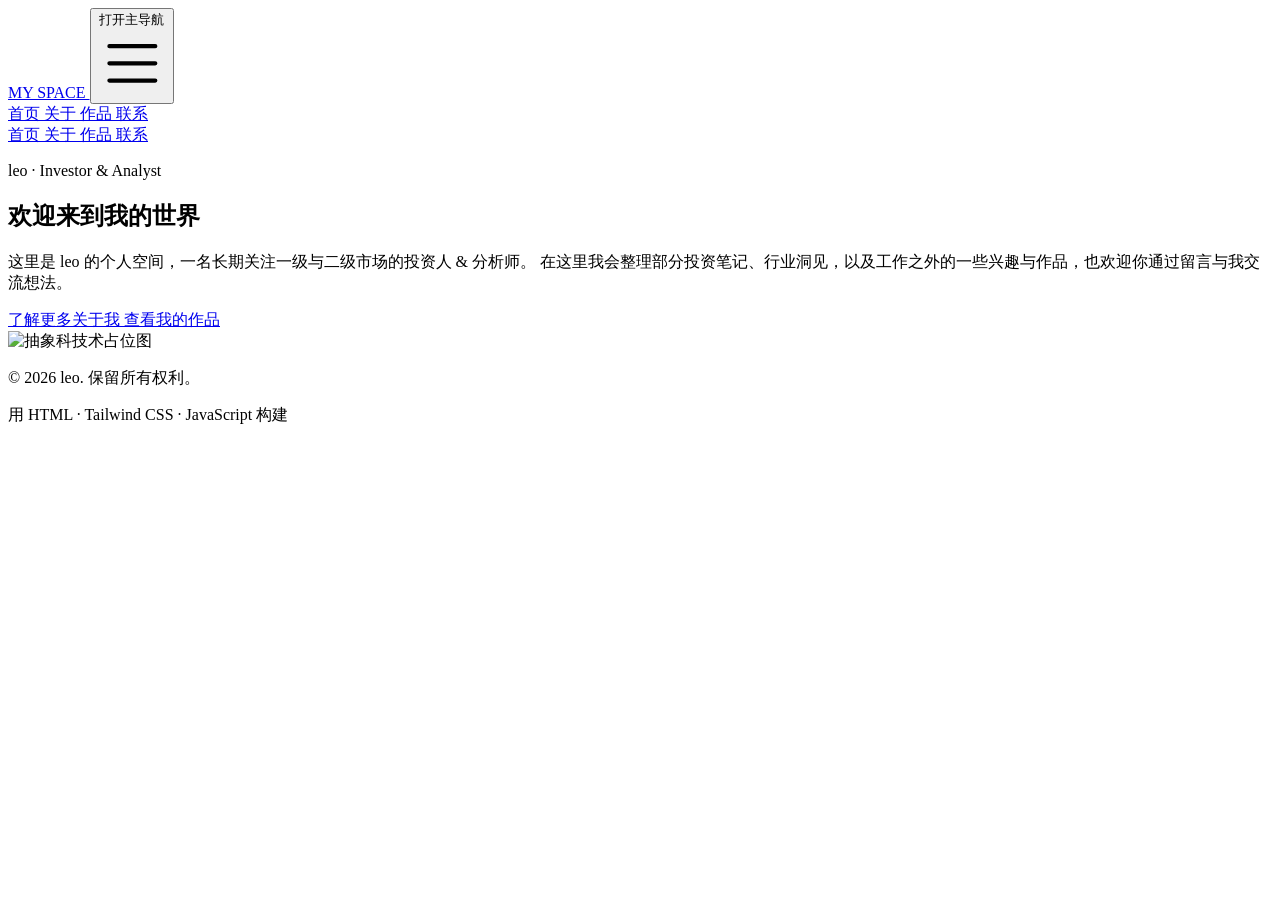
==== index.html @ 3cb662e4 "Initial personal site" ====
<!DOCTYPE html>
<html lang="zh-CN">
<head>
  <meta charset="UTF-8" />
  <meta name="viewport" content="width=device-width, initial-scale=1.0" />
  <title>leo | 投资人 & 分析师个人主页</title>
  <meta
    name="description"
    content="leo，投资人 & 分析师，重点关注 AI 与 Web3 相关方向。分享投资观察、行业洞见与个人思考，展示部分研究框架与工作之外的灵感作品。"
  />
  <link
    rel="stylesheet"
    href="https://cdn.jsdelivr.net/npm/tailwindcss@3.4.1/dist/tailwind.min.css"
  />
  <link rel="stylesheet" href="./style.css" />
</head>
<body class="bg-slate-950 text-slate-100 min-h-screen flex flex-col font-sans">
  <!-- Header / Nav -->
  <header class="sticky top-0 z-40 border-b border-slate-800 bg-slate-950/80 backdrop-blur">
    <nav class="mx-auto flex max-w-5xl items-center justify-between px-4 py-3 md:px-6">
      <a href="index.html" class="flex items-center gap-2">
        <span
          class="bg-gradient-to-r from-sky-500 via-indigo-500 to-purple-500 bg-clip-text text-lg font-semibold tracking-tight text-transparent"
        >
          MY SPACE
        </span>
      </a>
      <button
        id="nav-toggle"
        class="inline-flex items-center justify-center rounded-md p-2 text-slate-300 hover:bg-slate-800 hover:text-white focus:outline-none focus:ring-2 focus:ring-sky-500 md:hidden"
        aria-label="打开主导航"
      >
        <span class="sr-only">打开主导航</span>
        <svg class="h-6 w-6" fill="none" stroke="currentColor" viewBox="0 0 24 24">
          <path stroke-linecap="round" stroke-linejoin="round" stroke-width="1.5" d="M4 6h16M4 12h16M4 18h16" />
        </svg>
      </button>
      <div id="nav-menu" class="hidden flex-col gap-2 md:flex md:flex-row md:items-center md:gap-6">
        <a
          href="index.html"
          class="text-sm font-medium text-sky-400"
          aria-current="page"
        >
          首页
        </a>
        <a href="about.html" class="text-sm font-medium text-slate-300 hover:text-white">
          关于
        </a>
        <a href="works.html" class="text-sm font-medium text-slate-300 hover:text-white">
          作品
        </a>
        <a href="contact.html" class="text-sm font-medium text-slate-300 hover:text-white">
          联系
        </a>
      </div>
    </nav>
    <!-- mobile dropdown -->
    <div id="nav-menu-mobile" class="hidden border-t border-slate-800 bg-slate-950 md:hidden">
      <div class="mx-auto flex max-w-5xl flex-col px-4 py-2 space-y-1">
        <a
          href="index.html"
          class="block rounded-md px-2 py-2 text-sm font-medium text-sky-400"
          aria-current="page"
        >
          首页
        </a>
        <a href="about.html" class="block rounded-md px-2 py-2 text-sm font-medium text-slate-200 hover:bg-slate-900">
          关于
        </a>
        <a href="works.html" class="block rounded-md px-2 py-2 text-sm font-medium text-slate-200 hover:bg-slate-900">
          作品
        </a>
        <a href="contact.html" class="block rounded-md px-2 py-2 text-sm font-medium text-slate-200 hover:bg-slate-900">
          联系
        </a>
      </div>
    </div>
  </header>

  <!-- Main -->
  <main class="flex-1">
    <section class="mx-auto flex max-w-5xl flex-col items-center gap-10 px-4 py-12 md:flex-row md:py-20 md:px-6">
      <!-- Text -->
      <div class="w-full md:w-1/2 space-y-6 fade-in-up">
        <p class="text-xs font-semibold uppercase tracking-[0.2em] text-sky-400">
          leo · Investor & Analyst
        </p>
        <h1 class="text-3xl font-bold tracking-tight sm:text-4xl lg:text-5xl">
          欢迎来到我的世界
        </h1>
        <p class="text-sm leading-relaxed text-slate-300 sm:text-base">
          这里是 leo 的个人空间，一名长期关注一级与二级市场的投资人 & 分析师。
          在这里我会整理部分投资笔记、行业洞见，以及工作之外的一些兴趣与作品，也欢迎你通过留言与我交流想法。
        </p>
        <div class="flex flex-wrap gap-3">
          <a
            href="about.html"
            class="inline-flex items-center rounded-full bg-gradient-to-r from-sky-500 via-indigo-500 to-purple-500 px-5 py-2 text-sm font-medium text-white shadow-lg shadow-sky-500/20 transition duration-300 hover:-translate-y-0.5 hover:shadow-xl"
          >
            了解更多关于我
          </a>
          <a
            href="works.html"
            class="inline-flex items-center rounded-full border border-slate-700 px-5 py-2 text-sm font-medium text-slate-200 transition duration-300 hover:border-sky-500 hover:text-white"
          >
            查看我的作品
          </a>
        </div>
      </div>

      <!-- Hero Image -->
      <div class="w-full md:w-1/2">
        <div
          class="relative overflow-hidden rounded-3xl border border-slate-800 bg-gradient-to-br from-slate-900 via-slate-950 to-slate-900 p-1 shadow-2xl"
        >
          <div class="relative overflow-hidden rounded-3xl bg-slate-950/80">
            <img
              src="https://images.pexels.com/photos/2387793/pexels-photo-2387793.jpeg?auto=compress&cs=tinysrgb&w=1200"
              alt="抽象科技术占位图"
              class="h-full w-full max-h-80 object-cover object-center transition duration-500 hover:scale-105"
            />
            <div class="pointer-events-none absolute inset-0 bg-gradient-to-tr from-sky-500/10 via-transparent to-purple-500/20"></div>
          </div>
          <div class="pointer-events-none absolute -right-16 -top-16 h-32 w-32 rounded-full bg-sky-500/20 blur-3xl"></div>
        </div>
      </div>
    </section>
  </main>

  <!-- Footer -->
  <footer class="border-t border-slate-800 bg-slate-950/80">
    <div class="mx-auto flex max-w-5xl flex-col items-center justify-between gap-3 px-4 py-4 text-xs text-slate-400 md:flex-row md:px-6">
      <p>© <span id="year"></span> leo. 保留所有权利。</p>
      <p class="flex items-center gap-1">
        <span class="h-1 w-1 rounded-full bg-sky-500"></span>
        <span>用 HTML · Tailwind CSS · JavaScript 构建</span>
      </p>
    </div>
  </footer>

  <script src="./script.js"></script>
</body>
</html>
---- style.css ----
/* 全局微调与动画 */

html,
body {
  scroll-behavior: smooth;
}

.fade-in-up {
  animation: fadeInUp 0.8s ease-out 0.1s both;
}

@keyframes fadeInUp {
  0% {
    opacity: 0;
    transform: translate3d(0, 16px, 0);
  }
  100% {
    opacity: 1;
    transform: translate3d(0, 0, 0);
  }
}

/* 移动端点击态优化 */
button,
a {
  -webkit-tap-highlight-color: transparent;
}
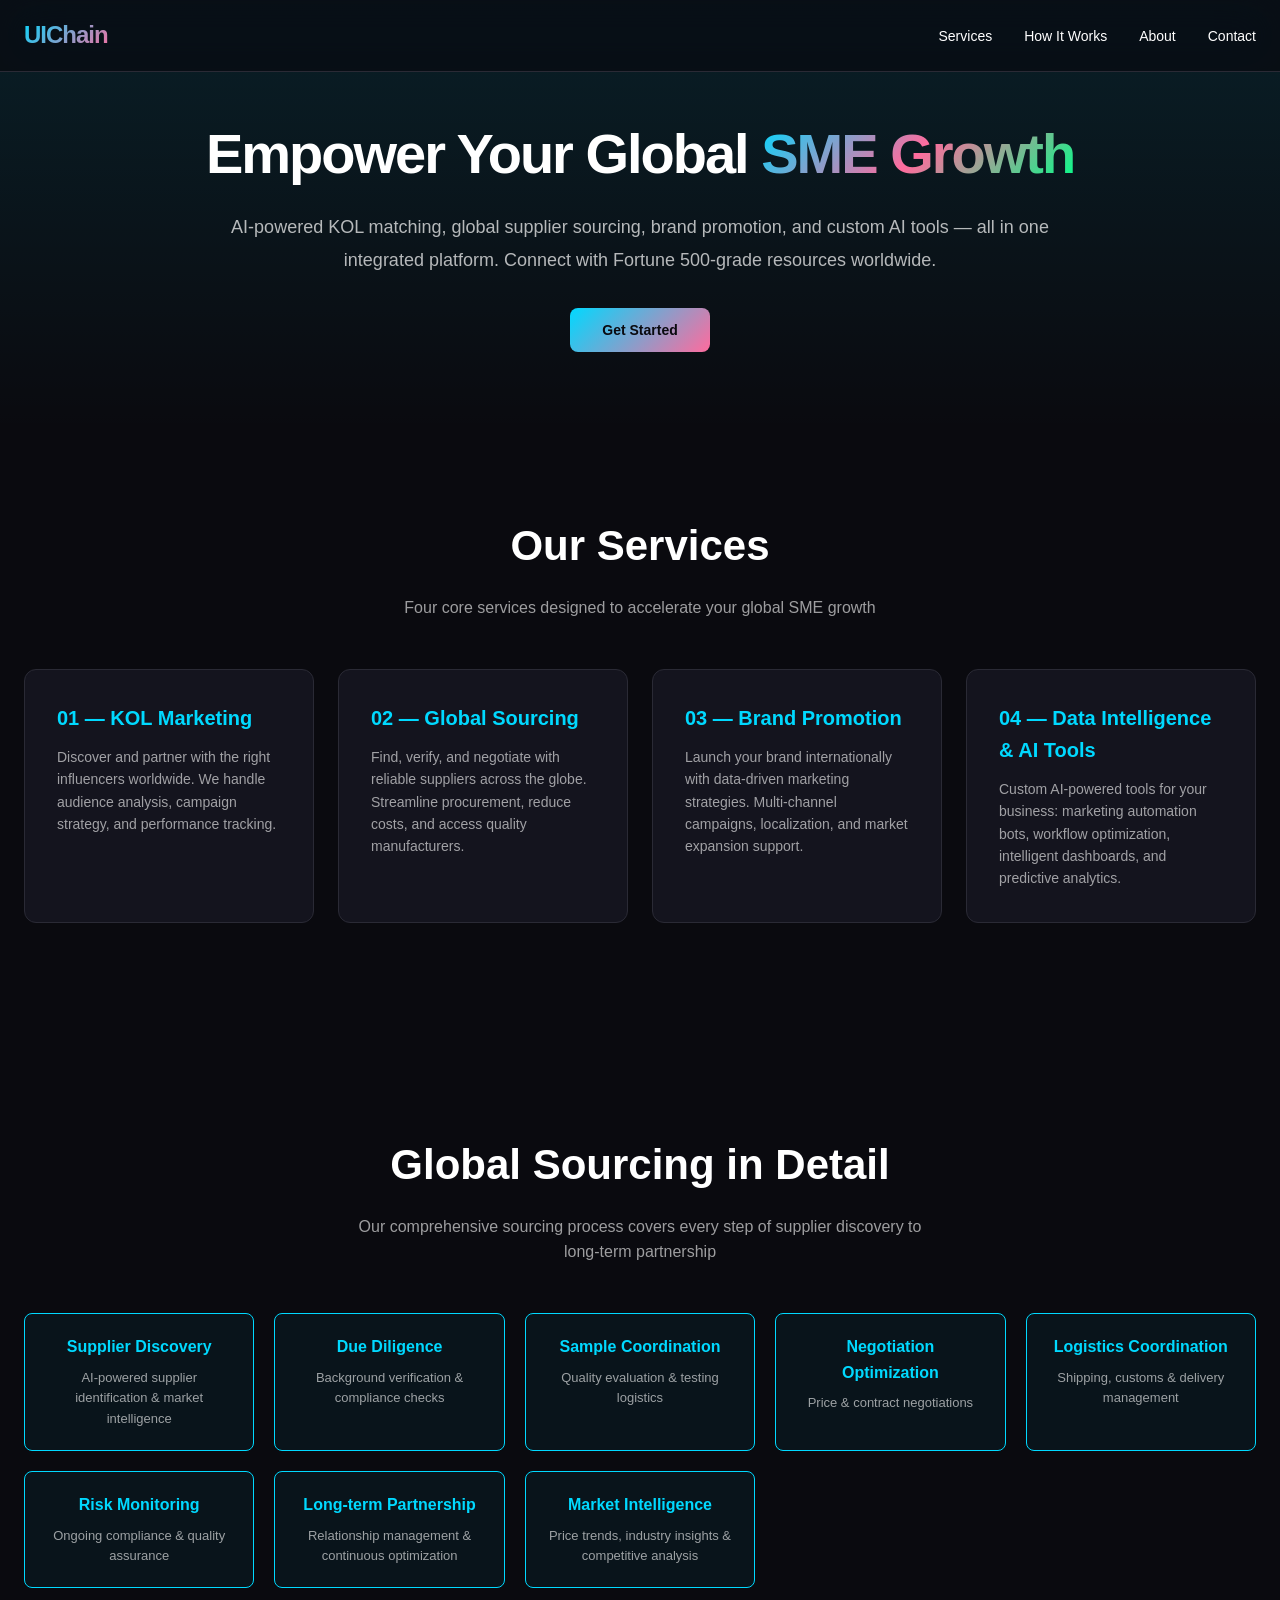
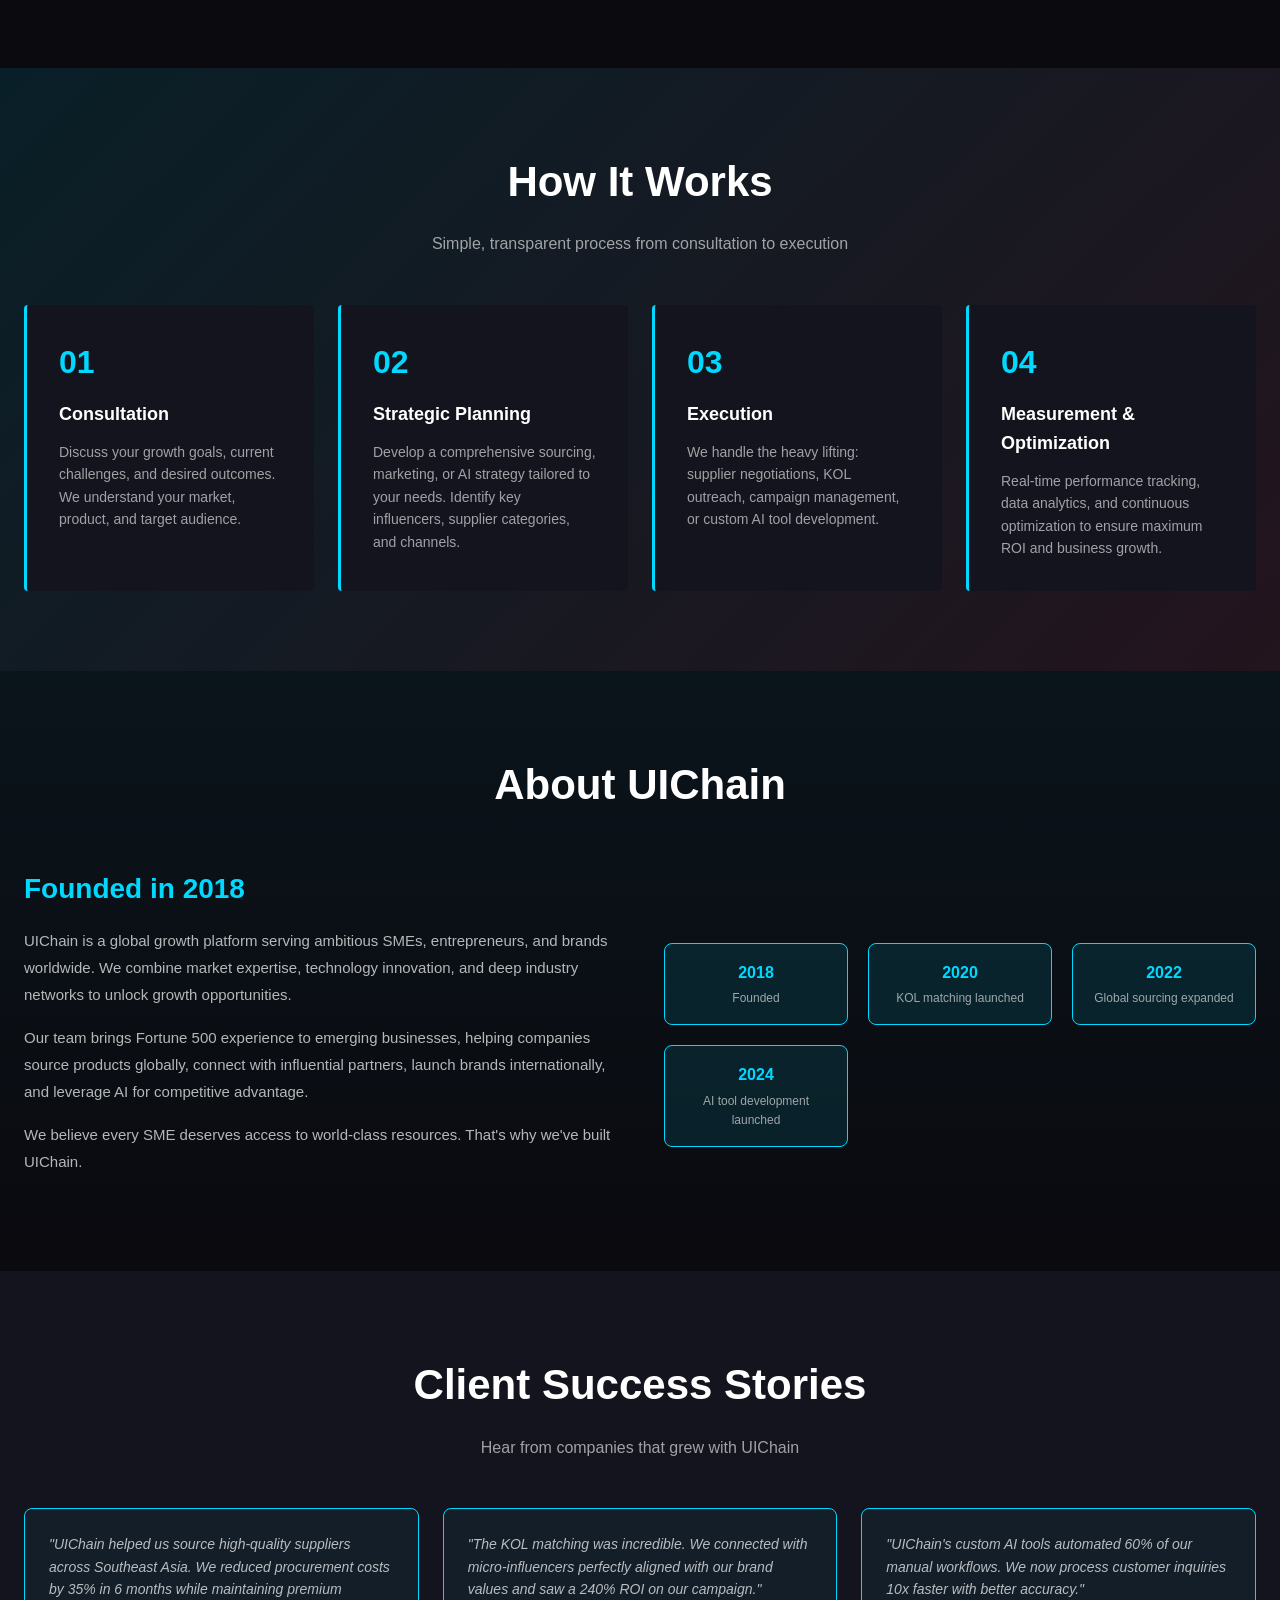
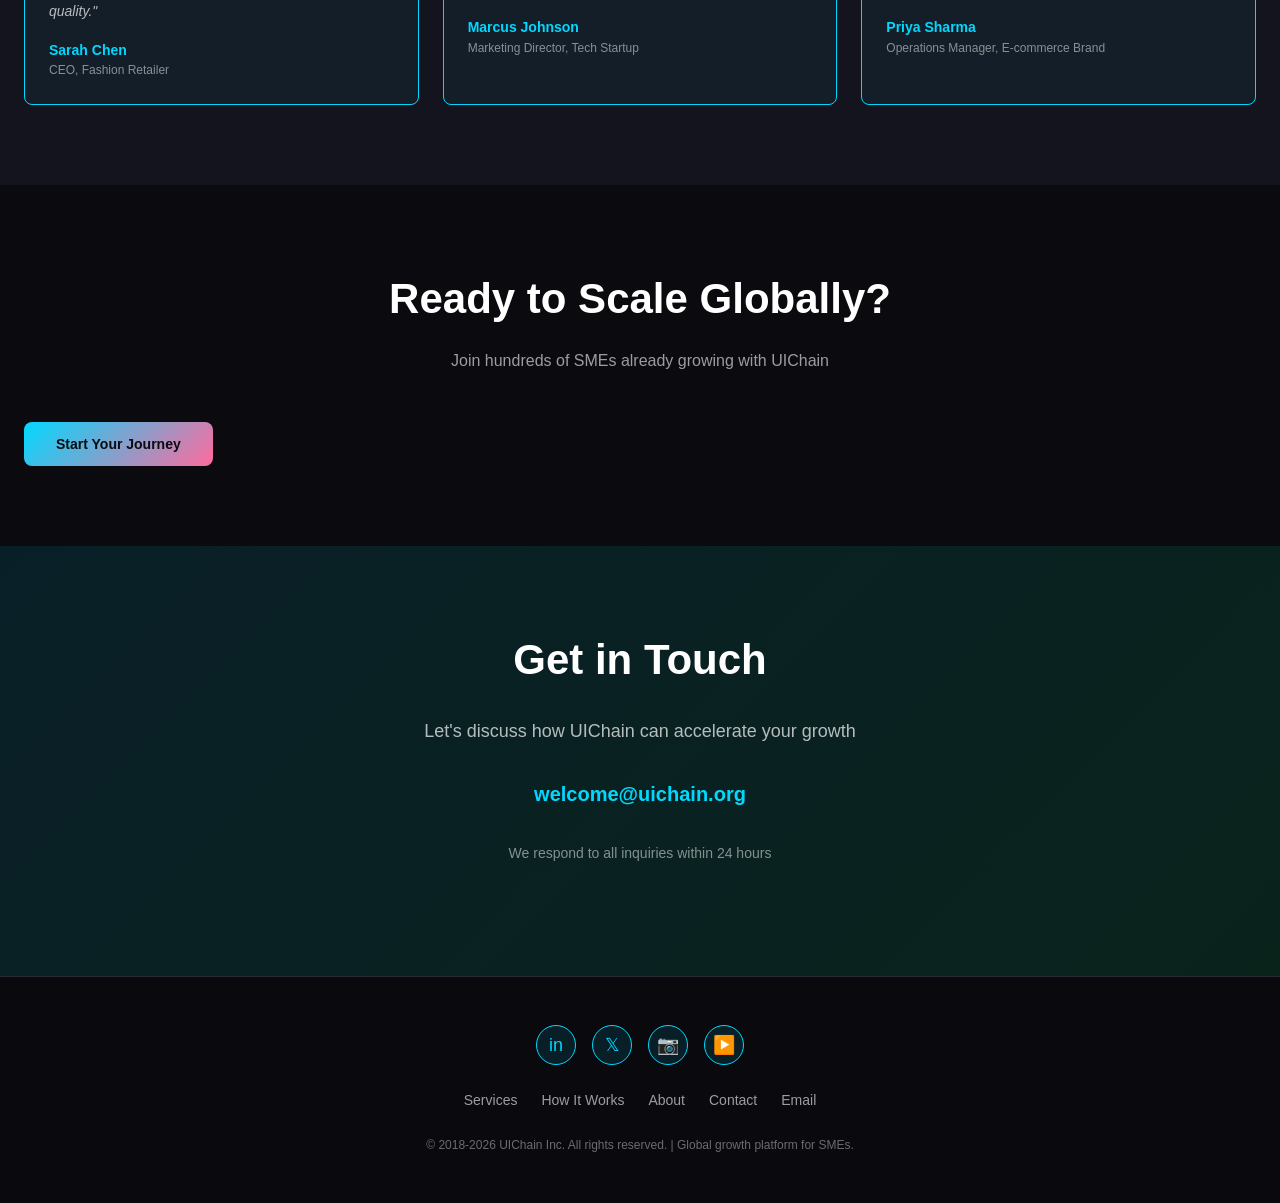
==== commit d24bbbee: "上线正确的 UIChain 英文公司网站（Global Sourcing、AI Tools、完全英文化）" ====
--- a/index.html
+++ b/index.html
@@ -1,144 +1,796 @@
 <!DOCTYPE html>
-<html lang="zh-CN">
+<html lang="en">
 <head>
   <meta charset="UTF-8" />
   <meta name="viewport" content="width=device-width, initial-scale=1.0" />
-  <title>leo | 投资人 & 分析师个人主页</title>
-  <meta
-    name="description"
-    content="leo，投资人 & 分析师，重点关注 AI 与 Web3 相关方向。分享投资观察、行业洞见与个人思考，展示部分研究框架与工作之外的灵感作品。"
-  />
-  <link
-    rel="stylesheet"
-    href="https://cdn.jsdelivr.net/npm/tailwindcss@3.4.1/dist/tailwind.min.css"
-  />
-  <link rel="stylesheet" href="./style.css" />
+  <title>UIChain — Global SME Growth Platform | Brand Marketing · KOL Matching · Global Sourcing · AI Tools</title>
+  <meta name="description" content="UIChain empowers global SMEs with AI-powered KOL matching, global sourcing (supplier discovery), brand marketing, and custom AI tool development — all in one platform. Expand your business worldwide with Fortune 500-grade resources." />
+  <meta name="keywords" content="global sourcing platform, SME growth, KOL marketing, influencer matching, AI tool development, supplier discovery, brand promotion, global marketing, cross-border business, UIChain" />
+  <meta name="robots" content="index, follow" />
+  <meta name="author" content="UIChain Inc." />
+  <link rel="canonical" href="https://uichain.org/" />
+
+  <!-- GEO meta tags for AI & search engines -->
+  <meta name="geo.region" content="US" />
+  <meta name="geo.placename" content="Global" />
+  <meta name="target" content="all" />
+  <meta name="audience" content="global SMEs, brand owners, entrepreneurs" />
+  <meta name="coverage" content="Worldwide" />
+  <meta name="distribution" content="Global" />
+  <meta name="language" content="English" />
+
+  <!-- Open Graph / Social Sharing -->
+  <meta property="og:type" content="website" />
+  <meta property="og:url" content="https://uichain.org/" />
+  <meta property="og:title" content="UIChain — Global SME Growth Platform | KOL · Sourcing · AI Tools" />
+  <meta property="og:description" content="UIChain helps SMEs worldwide find verified suppliers, match with top KOLs, promote their brand, and build AI-powered tools — all from one platform." />
+  <meta property="og:locale" content="en_US" />
+  <meta property="og:site_name" content="UIChain" />
+
+  <!-- Twitter Card -->
+  <meta name="twitter:card" content="summary_large_image" />
+  <meta name="twitter:title" content="UIChain — Global SME Growth Platform" />
+  <meta name="twitter:description" content="AI-powered KOL matching · Global supplier sourcing · Brand promotion · Custom AI tool development for SMEs worldwide." />
+
+  <!-- JSON-LD Structured Data -->
+  <script type="application/ld+json">
+  {
+    "@context": "https://schema.org",
+    "@type": "Organization",
+    "name": "UIChain",
+    "url": "https://uichain.org",
+    "logo": "https://uichain.org/logo.png",
+    "description": "UIChain is a global growth platform for SMEs providing AI-powered KOL matching, global sourcing, brand marketing, and AI tool development.",
+    "foundingDate": "2018",
+    "areaServed": {
+      "@type": "Place",
+      "name": "Worldwide"
+    },
+    "sameAs": [
+      "https://www.linkedin.com/company/uichain",
+      "https://twitter.com/uichain",
+      "https://www.instagram.com/uichain",
+      "https://www.youtube.com/@uichain"
+    ],
+    "knowsAbout": ["KOL Marketing", "Global Sourcing", "Brand Promotion", "AI Tool Development", "SME Growth"]
+  }
+  </script>
+
+  <!-- FAQ Schema for AI Search Engines -->
+  <script type="application/ld+json">
+  {
+    "@context": "https://schema.org",
+    "@type": "FAQPage",
+    "mainEntity": [
+      {
+        "@type": "Question",
+        "name": "What services does UIChain provide?",
+        "acceptedAnswer": {
+          "@type": "Answer",
+          "text": "UIChain offers four core services: KOL Marketing (influencer matching), Global Sourcing (supplier discovery & verification), Brand Promotion (international marketing), and Data Intelligence & AI Tools (custom AI tool development)."
+        }
+      },
+      {
+        "@type": "Question",
+        "name": "How does Global Sourcing work?",
+        "acceptedAnswer": {
+          "@type": "Answer",
+          "text": "Our Global Sourcing service helps SMEs find, verify, and negotiate with reliable suppliers worldwide. We handle supplier discovery, due diligence, sample coordination, negotiation optimization, logistics coordination, and long-term relationship management."
+        }
+      },
+      {
+        "@type": "Question",
+        "name": "Can UIChain develop custom AI tools?",
+        "acceptedAnswer": {
+          "@type": "Answer",
+          "text": "Yes. Our Data Intelligence & AI Tools service includes custom AI tool development for marketing automation, workflow optimization, and intelligent dashboards tailored to your business needs."
+        }
+      },
+      {
+        "@type": "Question",
+        "name": "Who is UIChain for?",
+        "acceptedAnswer": {
+          "@type": "Answer",
+          "text": "UIChain is designed for global SMEs, brand owners, and entrepreneurs looking to expand internationally, find quality suppliers, reach top influencers, and leverage AI for business growth."
+        }
+      }
+    ]
+  }
+  </script>
+
+  <style>
+    :root {
+      --clr-bg: #0a0a0f;
+      --clr-fg: #ffffff;
+      --clr-border: #2a2a35;
+      --clr-accent-primary: #00d9ff;
+      --clr-accent-secondary: #ff6b9d;
+      --clr-accent-tertiary: #00ff88;
+      --clr-surface: #14141e;
+      --transition: all 0.3s cubic-bezier(0.23, 1, 0.320, 1);
+    }
+
+    * {
+      margin: 0;
+      padding: 0;
+      box-sizing: border-box;
+    }
+
+    html {
+      scroll-behavior: smooth;
+    }
+
+    body {
+      background: var(--clr-bg);
+      color: var(--clr-fg);
+      font-family: -apple-system, BlinkMacSystemFont, 'Segoe UI', Roboto, Oxygen, Ubuntu, Cantarell, sans-serif;
+      font-size: 16px;
+      line-height: 1.6;
+      overflow-x: hidden;
+    }
+
+    .navbar {
+      position: fixed;
+      top: 0;
+      left: 0;
+      right: 0;
+      z-index: 1000;
+      height: 72px;
+      display: flex;
+      align-items: center;
+      background: rgba(10, 10, 15, 0.75);
+      backdrop-filter: blur(24px) saturate(180%);
+      -webkit-backdrop-filter: blur(24px) saturate(180%);
+      border-bottom: 1px solid var(--clr-border);
+      transition: background var(--transition);
+    }
+
+    .navbar-container {
+      width: 100%;
+      max-width: 1400px;
+      margin: 0 auto;
+      padding: 0 24px;
+      display: flex;
+      align-items: center;
+      justify-content: space-between;
+    }
+
+    .logo {
+      font-size: 24px;
+      font-weight: 700;
+      letter-spacing: -1px;
+      background: linear-gradient(135deg, var(--clr-accent-primary), var(--clr-accent-secondary));
+      -webkit-background-clip: text;
+      -webkit-text-fill-color: transparent;
+      background-clip: text;
+      cursor: pointer;
+      transition: var(--transition);
+    }
+
+    .nav-links {
+      display: flex;
+      gap: 32px;
+      list-style: none;
+    }
+
+    .nav-links a {
+      color: var(--clr-fg);
+      text-decoration: none;
+      font-size: 14px;
+      font-weight: 500;
+      transition: color var(--transition);
+    }
+
+    .nav-links a:hover {
+      color: var(--clr-accent-primary);
+    }
+
+    .hero {
+      padding: 120px 24px 80px;
+      text-align: center;
+      background: linear-gradient(180deg, rgba(0, 217, 255, 0.1) 0%, transparent 100%);
+    }
+
+    .hero-content {
+      max-width: 900px;
+      margin: 0 auto;
+    }
+
+    .hero h1 {
+      font-size: 56px;
+      font-weight: 800;
+      letter-spacing: -2px;
+      margin-bottom: 24px;
+      line-height: 1.2;
+    }
+
+    .hero h1 .accent {
+      background: linear-gradient(135deg, var(--clr-accent-primary), var(--clr-accent-secondary), var(--clr-accent-tertiary));
+      -webkit-background-clip: text;
+      -webkit-text-fill-color: transparent;
+      background-clip: text;
+    }
+
+    .hero p {
+      font-size: 18px;
+      color: rgba(255, 255, 255, 0.7);
+      margin-bottom: 32px;
+      line-height: 1.8;
+    }
+
+    .cta-button {
+      display: inline-block;
+      padding: 14px 32px;
+      background: linear-gradient(135deg, var(--clr-accent-primary), var(--clr-accent-secondary));
+      color: var(--clr-bg);
+      text-decoration: none;
+      border-radius: 8px;
+      font-weight: 600;
+      font-size: 14px;
+      transition: var(--transition);
+      border: none;
+      cursor: pointer;
+    }
+
+    .cta-button:hover {
+      transform: translateY(-2px);
+      box-shadow: 0 16px 40px rgba(0, 217, 255, 0.3);
+    }
+
+    .section {
+      padding: 80px 24px;
+      max-width: 1400px;
+      margin: 0 auto;
+    }
+
+    .section h2 {
+      font-size: 42px;
+      font-weight: 800;
+      margin-bottom: 16px;
+      text-align: center;
+    }
+
+    .section > p {
+      text-align: center;
+      font-size: 16px;
+      color: rgba(255, 255, 255, 0.6);
+      margin-bottom: 48px;
+      max-width: 600px;
+      margin-left: auto;
+      margin-right: auto;
+    }
+
+    .services-grid {
+      display: grid;
+      grid-template-columns: repeat(auto-fit, minmax(280px, 1fr));
+      gap: 24px;
+      margin-bottom: 48px;
+    }
+
+    .service-card {
+      padding: 32px;
+      background: var(--clr-surface);
+      border: 1px solid var(--clr-border);
+      border-radius: 12px;
+      transition: var(--transition);
+      cursor: pointer;
+    }
+
+    .service-card:hover {
+      border-color: var(--clr-accent-primary);
+      background: rgba(0, 217, 255, 0.05);
+    }
+
+    .service-card h3 {
+      font-size: 20px;
+      margin-bottom: 12px;
+      color: var(--clr-accent-primary);
+    }
+
+    .service-card p {
+      font-size: 14px;
+      color: rgba(255, 255, 255, 0.6);
+      line-height: 1.6;
+    }
+
+    .sourcing-grid {
+      display: grid;
+      grid-template-columns: repeat(auto-fit, minmax(200px, 1fr));
+      gap: 20px;
+      margin-top: 48px;
+    }
+
+    .sourcing-card {
+      padding: 20px;
+      background: rgba(0, 217, 255, 0.05);
+      border: 1px solid var(--clr-accent-primary);
+      border-radius: 8px;
+      text-align: center;
+    }
+
+    .sourcing-card h4 {
+      color: var(--clr-accent-primary);
+      font-size: 16px;
+      margin-bottom: 8px;
+    }
+
+    .sourcing-card p {
+      font-size: 13px;
+      color: rgba(255, 255, 255, 0.6);
+    }
+
+    .how-it-works {
+      background: linear-gradient(135deg, rgba(0, 217, 255, 0.1), rgba(255, 107, 157, 0.1));
+    }
+
+    .steps {
+      display: grid;
+      grid-template-columns: repeat(auto-fit, minmax(240px, 1fr));
+      gap: 24px;
+      margin-top: 48px;
+    }
+
+    .step {
+      padding: 32px;
+      background: var(--clr-surface);
+      border-left: 3px solid var(--clr-accent-primary);
+      border-radius: 4px;
+    }
+
+    .step-number {
+      font-size: 32px;
+      font-weight: 800;
+      color: var(--clr-accent-primary);
+      margin-bottom: 12px;
+    }
+
+    .step h3 {
+      font-size: 18px;
+      margin-bottom: 12px;
+    }
+
+    .step p {
+      font-size: 14px;
+      color: rgba(255, 255, 255, 0.6);
+      line-height: 1.6;
+    }
+
+    .about {
+      background: linear-gradient(180deg, rgba(0, 217, 255, 0.05) 0%, transparent 100%);
+    }
+
+    .about-content {
+      display: grid;
+      grid-template-columns: 1fr 1fr;
+      gap: 48px;
+      align-items: center;
+      margin-top: 48px;
+    }
+
+    .about-text h3 {
+      font-size: 28px;
+      margin-bottom: 16px;
+      color: var(--clr-accent-primary);
+    }
+
+    .about-text p {
+      font-size: 15px;
+      color: rgba(255, 255, 255, 0.7);
+      margin-bottom: 16px;
+      line-height: 1.8;
+    }
+
+    .milestones {
+      display: grid;
+      grid-template-columns: repeat(auto-fit, minmax(150px, 1fr));
+      gap: 20px;
+      margin-top: 32px;
+    }
+
+    .milestone {
+      padding: 16px;
+      background: rgba(0, 217, 255, 0.1);
+      border: 1px solid var(--clr-accent-primary);
+      border-radius: 8px;
+      text-align: center;
+    }
+
+    .milestone-year {
+      font-weight: 700;
+      color: var(--clr-accent-primary);
+      margin-bottom: 4px;
+    }
+
+    .milestone-desc {
+      font-size: 12px;
+      color: rgba(255, 255, 255, 0.6);
+    }
+
+    .testimonials {
+      background: var(--clr-surface);
+    }
+
+    .testimonials-grid {
+      display: grid;
+      grid-template-columns: repeat(auto-fit, minmax(300px, 1fr));
+      gap: 24px;
+      margin-top: 48px;
+    }
+
+    .testimonial {
+      padding: 24px;
+      background: rgba(0, 217, 255, 0.05);
+      border: 1px solid var(--clr-accent-primary);
+      border-radius: 8px;
+    }
+
+    .testimonial-text {
+      font-size: 14px;
+      font-style: italic;
+      color: rgba(255, 255, 255, 0.7);
+      margin-bottom: 16px;
+      line-height: 1.6;
+    }
+
+    .testimonial-author {
+      font-weight: 600;
+      font-size: 14px;
+      color: var(--clr-accent-primary);
+    }
+
+    .testimonial-role {
+      font-size: 12px;
+      color: rgba(255, 255, 255, 0.5);
+    }
+
+    .contact {
+      background: linear-gradient(135deg, rgba(0, 217, 255, 0.1), rgba(0, 255, 136, 0.1));
+      text-align: center;
+    }
+
+    .contact h2 {
+      margin-bottom: 24px;
+    }
+
+    .contact p {
+      font-size: 18px;
+      color: rgba(255, 255, 255, 0.7);
+      margin-bottom: 32px;
+    }
+
+    .contact-email {
+      font-size: 20px;
+      font-weight: 700;
+      color: var(--clr-accent-primary);
+      margin-bottom: 32px;
+    }
+
+    .contact-email a {
+      color: var(--clr-accent-primary);
+      text-decoration: none;
+      transition: var(--transition);
+    }
+
+    .contact-email a:hover {
+      text-decoration: underline;
+    }
+
+    .footer {
+      background: rgba(10, 10, 15, 0.9);
+      border-top: 1px solid var(--clr-border);
+      padding: 48px 24px;
+      text-align: center;
+    }
+
+    .footer-content {
+      max-width: 1400px;
+      margin: 0 auto;
+    }
+
+    .footer-links {
+      display: flex;
+      justify-content: center;
+      gap: 24px;
+      margin-bottom: 24px;
+      flex-wrap: wrap;
+    }
+
+    .footer-links a {
+      color: rgba(255, 255, 255, 0.6);
+      text-decoration: none;
+      font-size: 14px;
+      transition: var(--transition);
+    }
+
+    .footer-links a:hover {
+      color: var(--clr-accent-primary);
+    }
+
+    .social-links {
+      display: flex;
+      justify-content: center;
+      gap: 16px;
+      margin-bottom: 24px;
+    }
+
+    .social-links a {
+      display: inline-flex;
+      align-items: center;
+      justify-content: center;
+      width: 40px;
+      height: 40px;
+      background: rgba(0, 217, 255, 0.1);
+      border: 1px solid var(--clr-accent-primary);
+      border-radius: 50%;
+      color: var(--clr-accent-primary);
+      text-decoration: none;
+      font-size: 18px;
+      transition: var(--transition);
+    }
+
+    .social-links a:hover {
+      background: var(--clr-accent-primary);
+      color: var(--clr-bg);
+    }
+
+    .footer p {
+      font-size: 12px;
+      color: rgba(255, 255, 255, 0.4);
+    }
+
+    @media (max-width: 768px) {
+      .hero h1 {
+        font-size: 36px;
+      }
+
+      .hero p {
+        font-size: 16px;
+      }
+
+      .section h2 {
+        font-size: 32px;
+      }
+
+      .about-content {
+        grid-template-columns: 1fr;
+      }
+
+      .nav-links {
+        gap: 16px;
+      }
+
+      .services-grid {
+        grid-template-columns: 1fr;
+      }
+    }
+  </style>
 </head>
-<body class="bg-slate-950 text-slate-100 min-h-screen flex flex-col font-sans">
-  <!-- Header / Nav -->
-  <header class="sticky top-0 z-40 border-b border-slate-800 bg-slate-950/80 backdrop-blur">
-    <nav class="mx-auto flex max-w-5xl items-center justify-between px-4 py-3 md:px-6">
-      <a href="index.html" class="flex items-center gap-2">
-        <span
-          class="bg-gradient-to-r from-sky-500 via-indigo-500 to-purple-500 bg-clip-text text-lg font-semibold tracking-tight text-transparent"
-        >
-          MY SPACE
-        </span>
-      </a>
-      <button
-        id="nav-toggle"
-        class="inline-flex items-center justify-center rounded-md p-2 text-slate-300 hover:bg-slate-800 hover:text-white focus:outline-none focus:ring-2 focus:ring-sky-500 md:hidden"
-        aria-label="打开主导航"
-      >
-        <span class="sr-only">打开主导航</span>
-        <svg class="h-6 w-6" fill="none" stroke="currentColor" viewBox="0 0 24 24">
-          <path stroke-linecap="round" stroke-linejoin="round" stroke-width="1.5" d="M4 6h16M4 12h16M4 18h16" />
-        </svg>
+<body>
+  <!-- Navigation -->
+  <nav class="navbar" aria-label="Main navigation">
+    <div class="navbar-container">
+      <div class="logo">UIChain</div>
+      <ul class="nav-links">
+        <li><a href="#services">Services</a></li>
+        <li><a href="#how-it-works">How It Works</a></li>
+        <li><a href="#about">About</a></li>
+        <li><a href="#contact">Contact</a></li>
+      </ul>
+    </div>
+  </nav>
+
+  <!-- Hero Section -->
+  <section class="hero">
+    <div class="hero-content">
+      <h1>
+        Empower Your Global <span class="accent">SME Growth</span>
+      </h1>
+      <p>
+        AI-powered KOL matching, global supplier sourcing, brand promotion, and custom AI tools — all in one integrated platform. Connect with Fortune 500-grade resources worldwide.
+      </p>
+      <button class="cta-button" onclick="document.getElementById('contact').scrollIntoView({behavior: 'smooth'})">
+        Get Started
       </button>
-      <div id="nav-menu" class="hidden flex-col gap-2 md:flex md:flex-row md:items-center md:gap-6">
-        <a
-          href="index.html"
-          class="text-sm font-medium text-sky-400"
-          aria-current="page"
-        >
-          首页
-        </a>
-        <a href="about.html" class="text-sm font-medium text-slate-300 hover:text-white">
-          关于
-        </a>
-        <a href="works.html" class="text-sm font-medium text-slate-300 hover:text-white">
-          作品
-        </a>
-        <a href="contact.html" class="text-sm font-medium text-slate-300 hover:text-white">
-          联系
-        </a>
-      </div>
-    </nav>
-    <!-- mobile dropdown -->
-    <div id="nav-menu-mobile" class="hidden border-t border-slate-800 bg-slate-950 md:hidden">
-      <div class="mx-auto flex max-w-5xl flex-col px-4 py-2 space-y-1">
-        <a
-          href="index.html"
-          class="block rounded-md px-2 py-2 text-sm font-medium text-sky-400"
-          aria-current="page"
-        >
-          首页
-        </a>
-        <a href="about.html" class="block rounded-md px-2 py-2 text-sm font-medium text-slate-200 hover:bg-slate-900">
-          关于
-        </a>
-        <a href="works.html" class="block rounded-md px-2 py-2 text-sm font-medium text-slate-200 hover:bg-slate-900">
-          作品
-        </a>
-        <a href="contact.html" class="block rounded-md px-2 py-2 text-sm font-medium text-slate-200 hover:bg-slate-900">
-          联系
-        </a>
-      </div>
-    </div>
-  </header>
-
-  <!-- Main -->
-  <main class="flex-1">
-    <section class="mx-auto flex max-w-5xl flex-col items-center gap-10 px-4 py-12 md:flex-row md:py-20 md:px-6">
-      <!-- Text -->
-      <div class="w-full md:w-1/2 space-y-6 fade-in-up">
-        <p class="text-xs font-semibold uppercase tracking-[0.2em] text-sky-400">
-          leo · Investor & Analyst
+    </div>
+  </section>
+
+  <!-- Services Section -->
+  <section id="services" class="section">
+    <h2>Our Services</h2>
+    <p>Four core services designed to accelerate your global SME growth</p>
+    <div class="services-grid">
+      <div class="service-card">
+        <h3>01 — KOL Marketing</h3>
+        <p>Discover and partner with the right influencers worldwide. We handle audience analysis, campaign strategy, and performance tracking.</p>
+      </div>
+      <div class="service-card">
+        <h3>02 — Global Sourcing</h3>
+        <p>Find, verify, and negotiate with reliable suppliers across the globe. Streamline procurement, reduce costs, and access quality manufacturers.</p>
+      </div>
+      <div class="service-card">
+        <h3>03 — Brand Promotion</h3>
+        <p>Launch your brand internationally with data-driven marketing strategies. Multi-channel campaigns, localization, and market expansion support.</p>
+      </div>
+      <div class="service-card">
+        <h3>04 — Data Intelligence & AI Tools</h3>
+        <p>Custom AI-powered tools for your business: marketing automation bots, workflow optimization, intelligent dashboards, and predictive analytics.</p>
+      </div>
+    </div>
+  </section>
+
+  <!-- Global Sourcing Details -->
+  <section class="section">
+    <h2>Global Sourcing in Detail</h2>
+    <p>Our comprehensive sourcing process covers every step of supplier discovery to long-term partnership</p>
+    <div class="sourcing-grid">
+      <div class="sourcing-card">
+        <h4>Supplier Discovery</h4>
+        <p>AI-powered supplier identification & market intelligence</p>
+      </div>
+      <div class="sourcing-card">
+        <h4>Due Diligence</h4>
+        <p>Background verification & compliance checks</p>
+      </div>
+      <div class="sourcing-card">
+        <h4>Sample Coordination</h4>
+        <p>Quality evaluation & testing logistics</p>
+      </div>
+      <div class="sourcing-card">
+        <h4>Negotiation Optimization</h4>
+        <p>Price & contract negotiations</p>
+      </div>
+      <div class="sourcing-card">
+        <h4>Logistics Coordination</h4>
+        <p>Shipping, customs & delivery management</p>
+      </div>
+      <div class="sourcing-card">
+        <h4>Risk Monitoring</h4>
+        <p>Ongoing compliance & quality assurance</p>
+      </div>
+      <div class="sourcing-card">
+        <h4>Long-term Partnership</h4>
+        <p>Relationship management & continuous optimization</p>
+      </div>
+      <div class="sourcing-card">
+        <h4>Market Intelligence</h4>
+        <p>Price trends, industry insights & competitive analysis</p>
+      </div>
+    </div>
+  </section>
+
+  <!-- How It Works -->
+  <section id="how-it-works" class="section how-it-works">
+    <h2>How It Works</h2>
+    <p>Simple, transparent process from consultation to execution</p>
+    <div class="steps">
+      <div class="step">
+        <div class="step-number">01</div>
+        <h3>Consultation</h3>
+        <p>Discuss your growth goals, current challenges, and desired outcomes. We understand your market, product, and target audience.</p>
+      </div>
+      <div class="step">
+        <div class="step-number">02</div>
+        <h3>Strategic Planning</h3>
+        <p>Develop a comprehensive sourcing, marketing, or AI strategy tailored to your needs. Identify key influencers, supplier categories, and channels.</p>
+      </div>
+      <div class="step">
+        <div class="step-number">03</div>
+        <h3>Execution</h3>
+        <p>We handle the heavy lifting: supplier negotiations, KOL outreach, campaign management, or custom AI tool development.</p>
+      </div>
+      <div class="step">
+        <div class="step-number">04</div>
+        <h3>Measurement & Optimization</h3>
+        <p>Real-time performance tracking, data analytics, and continuous optimization to ensure maximum ROI and business growth.</p>
+      </div>
+    </div>
+  </section>
+
+  <!-- About Section -->
+  <section id="about" class="section about">
+    <h2>About UIChain</h2>
+    <div class="about-content">
+      <div class="about-text">
+        <h3>Founded in 2018</h3>
+        <p>
+          UIChain is a global growth platform serving ambitious SMEs, entrepreneurs, and brands worldwide. We combine market expertise, technology innovation, and deep industry networks to unlock growth opportunities.
         </p>
-        <h1 class="text-3xl font-bold tracking-tight sm:text-4xl lg:text-5xl">
-          欢迎来到我的世界
-        </h1>
-        <p class="text-sm leading-relaxed text-slate-300 sm:text-base">
-          这里是 leo 的个人空间，一名长期关注一级与二级市场的投资人 & 分析师。
-          在这里我会整理部分投资笔记、行业洞见，以及工作之外的一些兴趣与作品，也欢迎你通过留言与我交流想法。
+        <p>
+          Our team brings Fortune 500 experience to emerging businesses, helping companies source products globally, connect with influential partners, launch brands internationally, and leverage AI for competitive advantage.
         </p>
-        <div class="flex flex-wrap gap-3">
-          <a
-            href="about.html"
-            class="inline-flex items-center rounded-full bg-gradient-to-r from-sky-500 via-indigo-500 to-purple-500 px-5 py-2 text-sm font-medium text-white shadow-lg shadow-sky-500/20 transition duration-300 hover:-translate-y-0.5 hover:shadow-xl"
-          >
-            了解更多关于我
-          </a>
-          <a
-            href="works.html"
-            class="inline-flex items-center rounded-full border border-slate-700 px-5 py-2 text-sm font-medium text-slate-200 transition duration-300 hover:border-sky-500 hover:text-white"
-          >
-            查看我的作品
-          </a>
+        <p>
+          We believe every SME deserves access to world-class resources. That's why we've built UIChain.
+        </p>
+      </div>
+      <div class="milestones">
+        <div class="milestone">
+          <div class="milestone-year">2018</div>
+          <div class="milestone-desc">Founded</div>
         </div>
-      </div>
-
-      <!-- Hero Image -->
-      <div class="w-full md:w-1/2">
-        <div
-          class="relative overflow-hidden rounded-3xl border border-slate-800 bg-gradient-to-br from-slate-900 via-slate-950 to-slate-900 p-1 shadow-2xl"
-        >
-          <div class="relative overflow-hidden rounded-3xl bg-slate-950/80">
-            <img
-              src="https://images.pexels.com/photos/2387793/pexels-photo-2387793.jpeg?auto=compress&cs=tinysrgb&w=1200"
-              alt="抽象科技术占位图"
-              class="h-full w-full max-h-80 object-cover object-center transition duration-500 hover:scale-105"
-            />
-            <div class="pointer-events-none absolute inset-0 bg-gradient-to-tr from-sky-500/10 via-transparent to-purple-500/20"></div>
-          </div>
-          <div class="pointer-events-none absolute -right-16 -top-16 h-32 w-32 rounded-full bg-sky-500/20 blur-3xl"></div>
+        <div class="milestone">
+          <div class="milestone-year">2020</div>
+          <div class="milestone-desc">KOL matching launched</div>
         </div>
-      </div>
-    </section>
-  </main>
+        <div class="milestone">
+          <div class="milestone-year">2022</div>
+          <div class="milestone-desc">Global sourcing expanded</div>
+        </div>
+        <div class="milestone">
+          <div class="milestone-year">2024</div>
+          <div class="milestone-desc">AI tool development launched</div>
+        </div>
+      </div>
+    </div>
+  </section>
+
+  <!-- Testimonials Section -->
+  <section class="section testimonials">
+    <h2>Client Success Stories</h2>
+    <p>Hear from companies that grew with UIChain</p>
+    <div class="testimonials-grid">
+      <div class="testimonial">
+        <div class="testimonial-text">
+          "UIChain helped us source high-quality suppliers across Southeast Asia. We reduced procurement costs by 35% in 6 months while maintaining premium quality."
+        </div>
+        <div class="testimonial-author">Sarah Chen</div>
+        <div class="testimonial-role">CEO, Fashion Retailer</div>
+      </div>
+      <div class="testimonial">
+        <div class="testimonial-text">
+          "The KOL matching was incredible. We connected with micro-influencers perfectly aligned with our brand values and saw a 240% ROI on our campaign."
+        </div>
+        <div class="testimonial-author">Marcus Johnson</div>
+        <div class="testimonial-role">Marketing Director, Tech Startup</div>
+      </div>
+      <div class="testimonial">
+        <div class="testimonial-text">
+          "UIChain's custom AI tools automated 60% of our manual workflows. We now process customer inquiries 10x faster with better accuracy."
+        </div>
+        <div class="testimonial-author">Priya Sharma</div>
+        <div class="testimonial-role">Operations Manager, E-commerce Brand</div>
+      </div>
+    </div>
+  </section>
+
+  <!-- CTA Section -->
+  <section class="section">
+    <h2>Ready to Scale Globally?</h2>
+    <p>Join hundreds of SMEs already growing with UIChain</p>
+    <button class="cta-button" onclick="document.getElementById('contact').scrollIntoView({behavior: 'smooth'})">
+      Start Your Journey
+    </button>
+  </section>
+
+  <!-- Contact Section -->
+  <section id="contact" class="section contact">
+    <h2>Get in Touch</h2>
+    <p>Let's discuss how UIChain can accelerate your growth</p>
+    <div class="contact-email">
+      <a href="mailto:welcome@uichain.org">welcome@uichain.org</a>
+    </div>
+    <p style="font-size: 14px; color: rgba(255, 255, 255, 0.5);">
+      We respond to all inquiries within 24 hours
+    </p>
+  </section>
 
   <!-- Footer -->
-  <footer class="border-t border-slate-800 bg-slate-950/80">
-    <div class="mx-auto flex max-w-5xl flex-col items-center justify-between gap-3 px-4 py-4 text-xs text-slate-400 md:flex-row md:px-6">
-      <p>© <span id="year"></span> leo. 保留所有权利。</p>
-      <p class="flex items-center gap-1">
-        <span class="h-1 w-1 rounded-full bg-sky-500"></span>
-        <span>用 HTML · Tailwind CSS · JavaScript 构建</span>
-      </p>
+  <footer class="footer">
+    <div class="footer-content">
+      <div class="social-links">
+        <a href="https://www.linkedin.com/company/uichain" target="_blank" rel="noopener noreferrer" title="LinkedIn">in</a>
+        <a href="https://twitter.com/uichain" target="_blank" rel="noopener noreferrer" title="X (Twitter)">𝕏</a>
+        <a href="https://www.instagram.com/uichain" target="_blank" rel="noopener noreferrer" title="Instagram">📷</a>
+        <a href="https://www.youtube.com/@uichain" target="_blank" rel="noopener noreferrer" title="YouTube">▶️</a>
+      </div>
+      <div class="footer-links">
+        <a href="#services">Services</a>
+        <a href="#how-it-works">How It Works</a>
+        <a href="#about">About</a>
+        <a href="#contact">Contact</a>
+        <a href="mailto:welcome@uichain.org">Email</a>
+      </div>
+      <p>&copy; 2018-2026 UIChain Inc. All rights reserved. | Global growth platform for SMEs.</p>
     </div>
   </footer>
-
-  <script src="./script.js"></script>
 </body>
-</html>
-
+</html>
